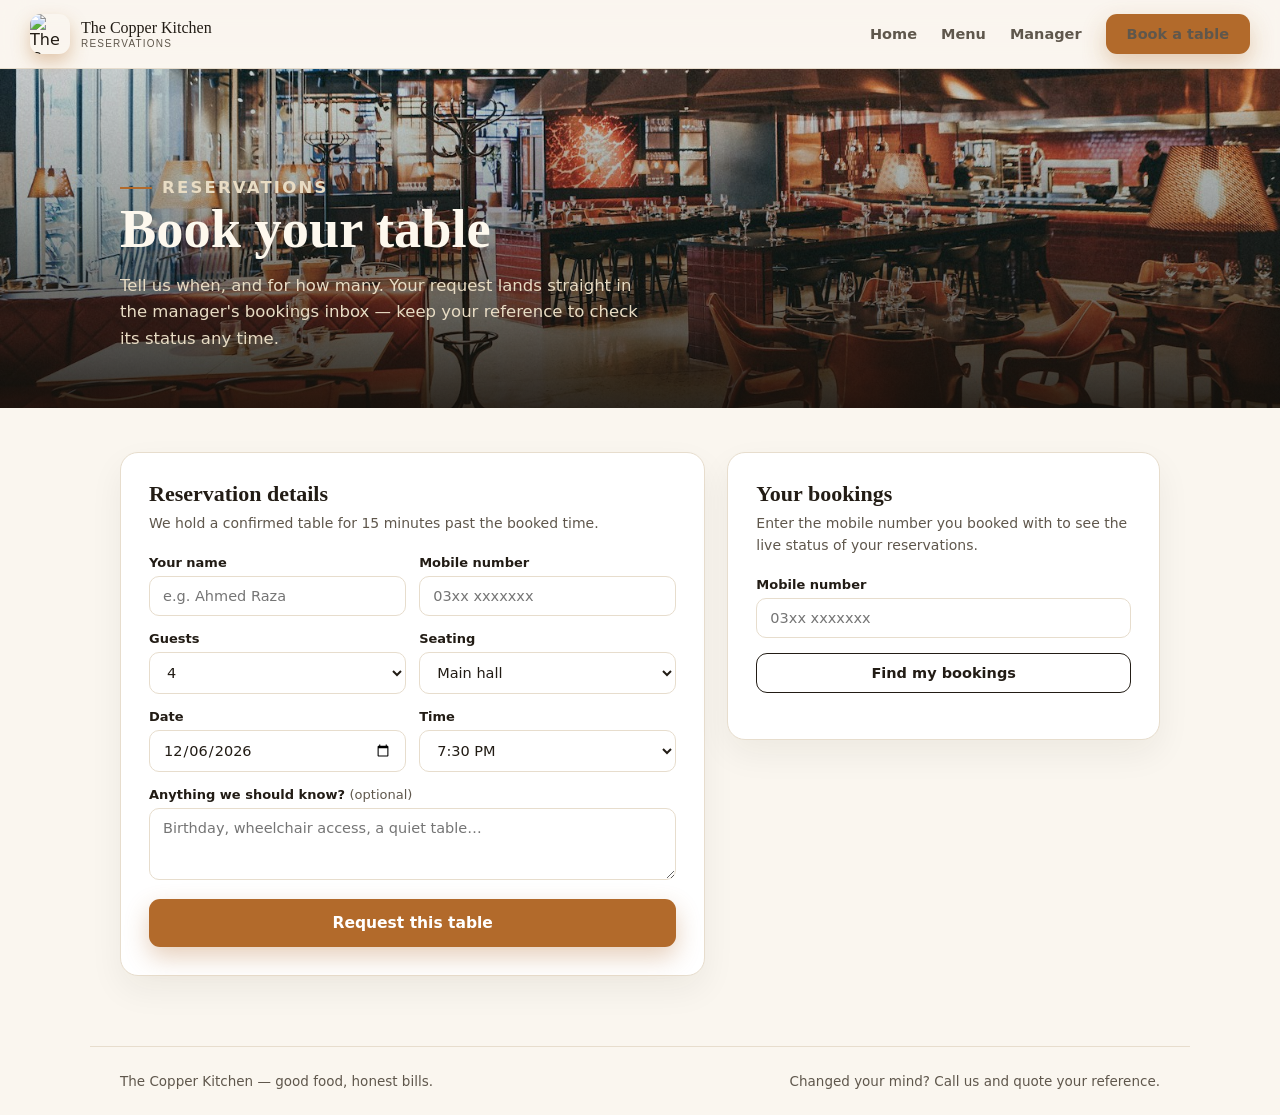
==== booking.html @ 12c4026e "Add shared store and the customer system — live guest menu and table booking pages" ====
<!DOCTYPE html>
<html lang="en">
<head>
<meta charset="UTF-8">
<meta name="viewport" content="width=device-width, initial-scale=1.0">
<link rel="icon" type="image/svg+xml" href="assets/logo.svg">
<title>Book a table — The Copper Kitchen</title>
<meta name="description" content="Reserve a table at The Copper Kitchen — pick your date, time and party size; the manager confirms from the live bookings inbox.">
<link rel="stylesheet" href="customer.css">
</head>
<body>

<header class="topbar">
  <a class="brand" href="index.html"><span class="brand-mark"><img src="assets/logo.svg" alt="The Copper Kitchen logo"></span><span class="brand-text">The Copper Kitchen<small>Reservations</small></span></a>
  <nav class="topnav">
    <a href="index.html">Home</a>
    <a href="menu.html">Menu</a>
    <a href="manager.html">Manager</a>
    <a class="btn btn-primary" href="booking.html">Book a table</a>
  </nav>
</header>

<section class="page-hero">
  <img class="bg" src="assets/hero-interior.jpg" alt="">
  <div class="shade"></div>
  <div class="page-hero-inner">
    <p class="eyebrow">Reservations</p>
    <h1>Book your table</h1>
    <p>Tell us when, and for how many. Your request lands straight in the manager's bookings inbox — keep your reference to check its status any time.</p>
  </div>
</section>

<main class="wrap">
  <div class="book-grid">
    <section class="panel" id="book-panel">
      <h2>Reservation details</h2>
      <p class="sub">We hold a confirmed table for 15 minutes past the booked time.</p>
      <div class="form-error" id="form-error"></div>
      <form id="book-form" novalidate>
        <div class="field-row">
          <div class="field"><label for="f-name">Your name</label><input id="f-name" type="text" placeholder="e.g. Ahmed Raza" autocomplete="name"></div>
          <div class="field"><label for="f-phone">Mobile number</label><input id="f-phone" type="tel" placeholder="03xx xxxxxxx" autocomplete="tel"></div>
        </div>
        <div class="field-row">
          <div class="field"><label for="f-guests">Guests</label>
            <select id="f-guests"><option>2</option><option>3</option><option selected>4</option><option>5</option><option>6</option><option>8</option><option>10</option><option>12</option></select></div>
          <div class="field"><label for="f-area">Seating</label>
            <select id="f-area"><option>Main hall</option><option>Family hall</option><option>Near the open kitchen</option><option>Quiet corner</option></select></div>
        </div>
        <div class="field-row">
          <div class="field"><label for="f-date">Date</label><input id="f-date" type="date"></div>
          <div class="field"><label for="f-time">Time</label>
            <select id="f-time">
              <option>12:30 PM</option><option>1:30 PM</option><option>3:00 PM</option>
              <option>6:00 PM</option><option selected>7:30 PM</option><option>8:30 PM</option>
              <option>9:30 PM</option><option>10:30 PM</option>
            </select></div>
        </div>
        <div class="field"><label for="f-notes">Anything we should know? <span style="color:var(--ink-soft);font-weight:400">(optional)</span></label>
          <textarea id="f-notes" rows="3" placeholder="Birthday, wheelchair access, a quiet table…"></textarea></div>
        <button class="btn btn-primary btn-lg" type="submit" style="width:100%;justify-content:center">Request this table</button>
      </form>
    </section>

    <aside class="panel">
      <h2>Your bookings</h2>
      <p class="sub">Enter the mobile number you booked with to see the live status of your reservations.</p>
      <div class="field"><label for="lookup-phone">Mobile number</label><input id="lookup-phone" type="tel" placeholder="03xx xxxxxxx"></div>
      <button class="btn btn-outline" id="lookup-btn" style="width:100%;justify-content:center">Find my bookings</button>
      <div id="lookup-results" style="margin-top:18px"></div>
    </aside>
  </div>
</main>

<footer class="footer">
  <span>The Copper Kitchen — good food, honest bills.</span>
  <span>Changed your mind? Call us and quote your reference.</span>
</footer>

<script src="store.js"></script>
<script src="booking.js"></script>
</body>
</html>
---- customer.css ----
/* The Copper Kitchen — customer pages (menu, booking)
   Warm, editorial, photo-led. Shares the brand with the landing page. */

:root {
  --ink: #221c15; --ink-soft: #5f574c; --paper: #faf6ef; --surface: #fff;
  --line: #e7ddcd; --copper: #b26a2b; --copper-dark: #93531f; --amber-bg: #f6e8d8;
  --green: #2e7d46; --ease: cubic-bezier(0.22, 1, 0.36, 1);
}
* { box-sizing: border-box; }
body { margin: 0; font-family: "Segoe UI", system-ui, -apple-system, Arial, sans-serif; background: var(--paper); color: var(--ink); -webkit-font-smoothing: antialiased; }
h1, h2, h3 { font-family: Georgia, "Times New Roman", serif; font-weight: 600; margin: 0; }
a { color: inherit; }

/* Top bar */
.topbar {
  position: sticky; top: 0; z-index: 50; display: flex; align-items: center; justify-content: space-between;
  gap: 18px; padding: 14px 30px; background: rgba(250,246,239,0.9); backdrop-filter: blur(12px);
  border-bottom: 1px solid var(--line);
}
.brand { display: flex; align-items: center; gap: 11px; text-decoration: none; }
.brand-mark { width: 40px; height: 40px; border-radius: 11px; overflow: hidden; box-shadow: 0 8px 18px rgba(178,106,43,0.35); }
.brand-mark img { width: 100%; height: 100%; display: block; }
.brand-text { font-family: Georgia, serif; font-size: 16px; line-height: 1.1; }
.brand-text small { display: block; font-size: 10px; letter-spacing: 1.2px; text-transform: uppercase; color: var(--ink-soft); margin-top: 2px; font-family: "Segoe UI", sans-serif; }
.topnav { display: flex; gap: 24px; align-items: center; }
.topnav a { text-decoration: none; font-size: 14.5px; font-weight: 600; color: var(--ink-soft); }
.topnav a:hover, .topnav a.is-here { color: var(--copper-dark); }
.btn { display: inline-flex; align-items: center; gap: 8px; border-radius: 11px; padding: 11px 20px; font-weight: 700; font-size: 14.5px; text-decoration: none; border: 1.5px solid transparent; cursor: pointer; transition: transform 0.2s var(--ease), background 0.25s, box-shadow 0.25s; font-family: inherit; }
.btn:active { transform: scale(0.97); }
.btn-primary { background: var(--copper); color: #fff; box-shadow: 0 10px 24px rgba(178,106,43,0.32); }
.btn-primary:hover { background: var(--copper-dark); transform: translateY(-2px); }
.btn-outline { border-color: var(--ink); background: transparent; color: var(--ink); }
.btn-outline:hover { background: var(--ink); color: #fff; }
.btn-lg { padding: 14px 26px; font-size: 15.5px; }

/* Page hero */
.page-hero { position: relative; overflow: hidden; }
.page-hero img.bg { position: absolute; inset: 0; width: 100%; height: 100%; object-fit: cover; }
.page-hero .shade { position: absolute; inset: 0; background: linear-gradient(to top, rgba(20,15,10,0.88), rgba(20,15,10,0.35) 60%, rgba(20,15,10,0.15)); }
.page-hero-inner { position: relative; max-width: 1100px; margin: 0 auto; padding: 92px 30px 56px; color: #fdf8ee; }
.page-hero h1 { font-size: clamp(2.2rem, 4.6vw, 3.4rem); line-height: 1.06; }
.page-hero p { color: #e8dcc4; font-size: 16.5px; line-height: 1.6; max-width: 540px; margin: 14px 0 0; }
.eyebrow { font-size: 12px; font-weight: 800; letter-spacing: 2.2px; text-transform: uppercase; color: #e0a05e; margin: 0 0 14px; display: inline-flex; align-items: center; gap: 10px; }
.eyebrow::before { content: ""; width: 32px; height: 2px; background: var(--copper); }

.wrap { max-width: 1100px; margin: 0 auto; padding: 44px 30px 70px; }

/* Category chips */
.chips { display: flex; gap: 9px; flex-wrap: wrap; margin-bottom: 30px; }
.chip { border: 1.5px solid var(--line); background: var(--surface); border-radius: 999px; padding: 9px 18px; font-size: 14px; font-weight: 700; cursor: pointer; font-family: inherit; color: var(--ink-soft); transition: all 0.2s var(--ease); }
.chip:hover { border-color: var(--copper); color: var(--copper-dark); transform: translateY(-1px); }
.chip.is-on { background: var(--copper); border-color: var(--copper); color: #fff; box-shadow: 0 8px 18px rgba(178,106,43,0.3); }

/* Dish cards */
.dish-grid { display: grid; grid-template-columns: repeat(2, 1fr); gap: 16px; }
.dish-card { background: var(--surface); border: 1px solid var(--line); border-radius: 16px; overflow: hidden; display: grid; grid-template-columns: 168px 1fr; transition: transform 0.3s var(--ease), box-shadow 0.3s; animation: rise 0.6s var(--ease) both; }
.dish-card:hover { transform: translateY(-4px); box-shadow: 0 20px 40px rgba(34,28,21,0.12); }
.dish-card .ph { min-height: 100%; }
.dish-card .ph img { width: 100%; height: 100%; object-fit: cover; display: block; transition: transform 0.6s var(--ease); }
.dish-card:hover .ph img { transform: scale(1.07); }
.dish-card .ph-fallback { height: 100%; min-height: 132px; display: grid; place-items: center; background: var(--amber-bg); font-family: Georgia, serif; font-size: 30px; color: var(--copper-dark); }
.dish-body { padding: 18px 20px; display: flex; flex-direction: column; gap: 6px; }
.dish-body h3 { font-size: 18px; }
.dish-cat { font-size: 11px; font-weight: 800; letter-spacing: 1.4px; text-transform: uppercase; color: var(--copper-dark); }
.dish-desc { color: var(--ink-soft); font-size: 13.8px; line-height: 1.55; margin: 0; flex: 1; }
.dish-price { font-family: Georgia, serif; font-size: 19px; }
@keyframes rise { from { opacity: 0; transform: translateY(16px); } to { opacity: 1; transform: none; } }

/* Booking layout */
.book-grid { display: grid; grid-template-columns: 1.15fr 0.85fr; gap: 22px; align-items: start; }
.panel { background: var(--surface); border: 1px solid var(--line); border-radius: 18px; padding: 28px; box-shadow: 0 14px 34px rgba(34,28,21,0.06); }
.panel h2 { font-size: 22px; margin-bottom: 6px; }
.panel .sub { color: var(--ink-soft); font-size: 14px; margin: 0 0 20px; line-height: 1.55; }
.field { margin-bottom: 15px; }
.field label { display: block; font-size: 13px; font-weight: 700; margin-bottom: 6px; }
.field input, .field select, .field textarea {
  width: 100%; border: 1.5px solid var(--line); border-radius: 10px; padding: 11px 13px;
  font-size: 14.5px; font-family: inherit; background: #fff; color: var(--ink);
  transition: border-color 0.2s, box-shadow 0.2s;
}
.field input:focus, .field select:focus, .field textarea:focus { outline: none; border-color: var(--copper); box-shadow: 0 0 0 4px rgba(178,106,43,0.14); }
.field-row { display: grid; grid-template-columns: 1fr 1fr; gap: 13px; }
.form-error { display: none; background: #fbeae7; border: 1px solid #efc4bd; color: #8c2f22; border-radius: 10px; padding: 11px 14px; font-size: 13.5px; margin-bottom: 15px; }
.form-error.show { display: block; }

.success { text-align: center; padding: 14px 6px; }
.success .tick { width: 62px; height: 62px; margin: 0 auto 16px; border-radius: 50%; background: var(--green); color: #fff; display: grid; place-items: center; font-size: 30px; }
.success .ref { font-family: Georgia, serif; font-size: 26px; color: var(--copper-dark); letter-spacing: 1px; }

.booking-row { border: 1px solid var(--line); border-radius: 12px; padding: 14px 16px; margin-bottom: 11px; background: #fff; }
.booking-row .line1 { display: flex; justify-content: space-between; gap: 10px; align-items: center; }
.booking-row .meta { color: var(--ink-soft); font-size: 13px; margin-top: 4px; line-height: 1.5; }
.status { font-size: 11px; font-weight: 800; letter-spacing: 0.8px; text-transform: uppercase; padding: 5px 11px; border-radius: 999px; white-space: nowrap; }
.status-pending { background: #fdf0d5; color: #8a6414; }
.status-confirmed { background: #e2f0e6; color: var(--green); }
.status-seated { background: #e3ecfd; color: #2b4f9e; }
.status-cancelled { background: #fbeae7; color: #8c2f22; }
.empty-note { color: var(--ink-soft); font-size: 14px; text-align: center; padding: 18px 0; }

.footer { border-top: 1px solid var(--line); padding: 26px 30px; max-width: 1100px; margin: 0 auto; display: flex; justify-content: space-between; gap: 16px; flex-wrap: wrap; color: var(--ink-soft); font-size: 13.5px; }
.footer a { color: var(--copper-dark); font-weight: 700; text-decoration: none; }

@media (max-width: 860px) {
  .dish-grid, .book-grid { grid-template-columns: 1fr; }
  .dish-card { grid-template-columns: 132px 1fr; }
  .topnav a:not(.btn) { display: none; }
}
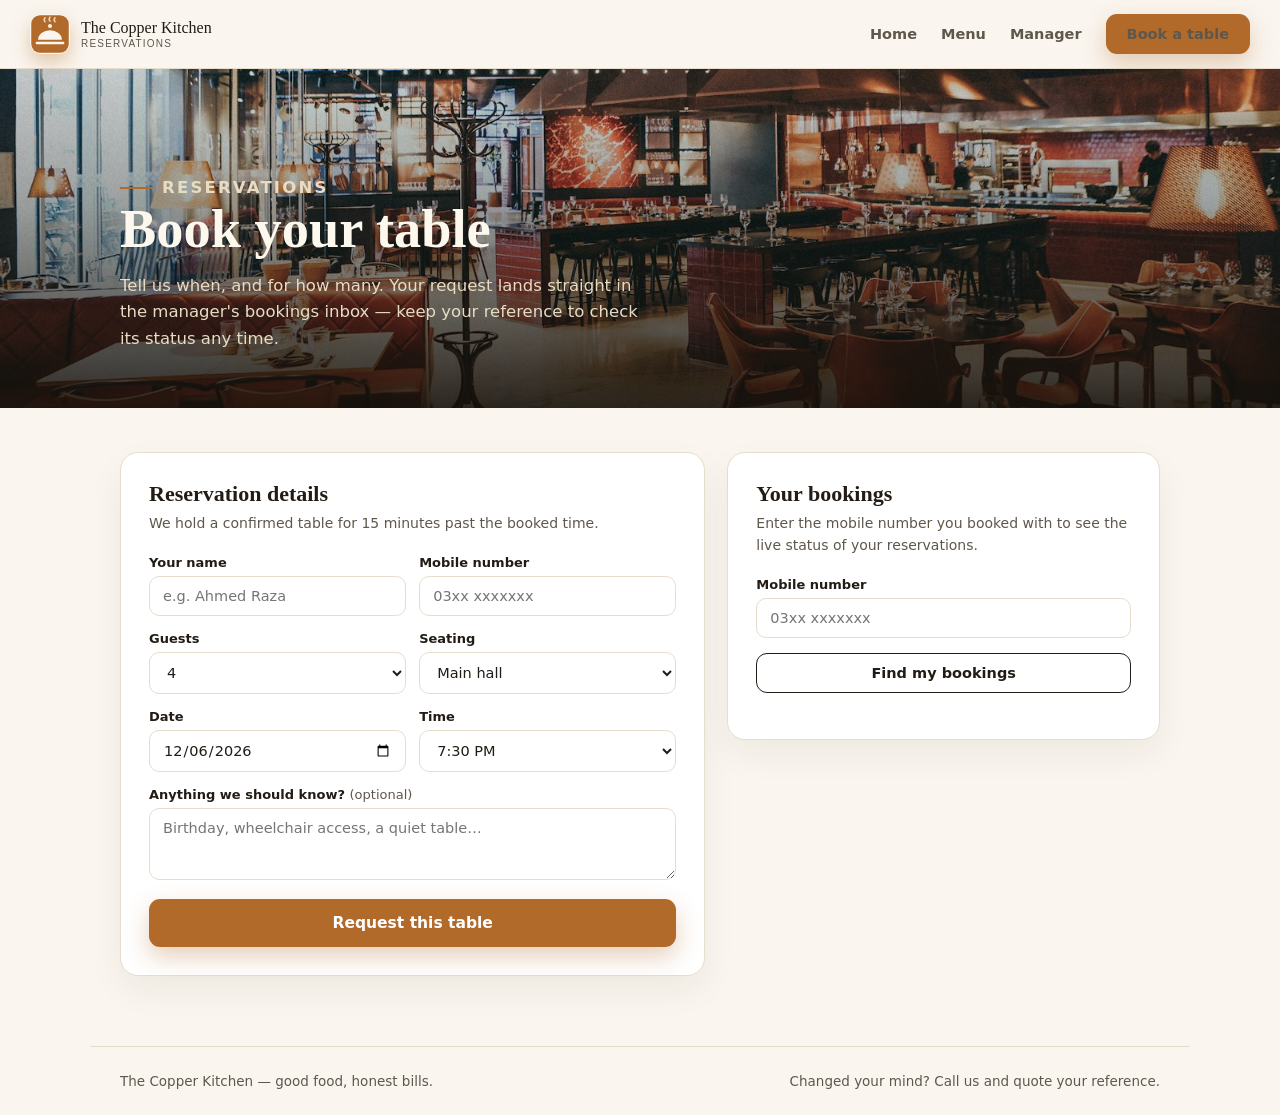
==== commit 7f3b39a7: "feat: staff role workspaces (manager, chef, waiter) linked by live kitchen tickets; cinematic landin" ====
--- a/booking.html
+++ b/booking.html
@@ -6,7 +6,7 @@
 <link rel="icon" type="image/svg+xml" href="assets/logo.svg">
 <title>Book a table — The Copper Kitchen</title>
 <meta name="description" content="Reserve a table at The Copper Kitchen — pick your date, time and party size; the manager confirms from the live bookings inbox.">
-<link rel="stylesheet" href="customer.css">
+<link rel="stylesheet" href="css/customer.css">
 </head>
 <body>
 
@@ -77,7 +77,7 @@
   <span>Changed your mind? Call us and quote your reference.</span>
 </footer>
 
-<script src="store.js"></script>
-<script src="booking.js"></script>
+<script src="js/store.js"></script>
+<script src="js/booking.js"></script>
 </body>
 </html>
--- a/css/customer.css
+++ b/css/customer.css
@@ -0,0 +1,107 @@
+/* The Copper Kitchen — customer pages (menu, booking)
+   Warm, editorial, photo-led. Shares the brand with the landing page. */
+
+:root {
+  --ink: #221c15; --ink-soft: #5f574c; --paper: #faf6ef; --surface: #fff;
+  --line: #e7ddcd; --copper: #b26a2b; --copper-dark: #93531f; --amber-bg: #f6e8d8;
+  --green: #2e7d46; --ease: cubic-bezier(0.22, 1, 0.36, 1);
+}
+* { box-sizing: border-box; }
+body { margin: 0; font-family: "Segoe UI", system-ui, -apple-system, Arial, sans-serif; background: var(--paper); color: var(--ink); -webkit-font-smoothing: antialiased; }
+h1, h2, h3 { font-family: Georgia, "Times New Roman", serif; font-weight: 600; margin: 0; }
+a { color: inherit; }
+
+/* Top bar */
+.topbar {
+  position: sticky; top: 0; z-index: 50; display: flex; align-items: center; justify-content: space-between;
+  gap: 18px; padding: 14px 30px; background: rgba(250,246,239,0.9); backdrop-filter: blur(12px);
+  border-bottom: 1px solid var(--line);
+}
+.brand { display: flex; align-items: center; gap: 11px; text-decoration: none; }
+.brand-mark { width: 40px; height: 40px; border-radius: 11px; overflow: hidden; box-shadow: 0 8px 18px rgba(178,106,43,0.35); }
+.brand-mark img { width: 100%; height: 100%; display: block; }
+.brand-text { font-family: Georgia, serif; font-size: 16px; line-height: 1.1; }
+.brand-text small { display: block; font-size: 10px; letter-spacing: 1.2px; text-transform: uppercase; color: var(--ink-soft); margin-top: 2px; font-family: "Segoe UI", sans-serif; }
+.topnav { display: flex; gap: 24px; align-items: center; }
+.topnav a { text-decoration: none; font-size: 14.5px; font-weight: 600; color: var(--ink-soft); }
+.topnav a:hover, .topnav a.is-here { color: var(--copper-dark); }
+.btn { display: inline-flex; align-items: center; gap: 8px; border-radius: 11px; padding: 11px 20px; font-weight: 700; font-size: 14.5px; text-decoration: none; border: 1.5px solid transparent; cursor: pointer; transition: transform 0.2s var(--ease), background 0.25s, box-shadow 0.25s; font-family: inherit; }
+.btn:active { transform: scale(0.97); }
+.btn-primary { background: var(--copper); color: #fff; box-shadow: 0 10px 24px rgba(178,106,43,0.32); }
+.btn-primary:hover { background: var(--copper-dark); transform: translateY(-2px); }
+.btn-outline { border-color: var(--ink); background: transparent; color: var(--ink); }
+.btn-outline:hover { background: var(--ink); color: #fff; }
+.btn-lg { padding: 14px 26px; font-size: 15.5px; }
+
+/* Page hero */
+.page-hero { position: relative; overflow: hidden; }
+.page-hero img.bg { position: absolute; inset: 0; width: 100%; height: 100%; object-fit: cover; }
+.page-hero .shade { position: absolute; inset: 0; background: linear-gradient(to top, rgba(20,15,10,0.88), rgba(20,15,10,0.35) 60%, rgba(20,15,10,0.15)); }
+.page-hero-inner { position: relative; max-width: 1100px; margin: 0 auto; padding: 92px 30px 56px; color: #fdf8ee; }
+.page-hero h1 { font-size: clamp(2.2rem, 4.6vw, 3.4rem); line-height: 1.06; }
+.page-hero p { color: #e8dcc4; font-size: 16.5px; line-height: 1.6; max-width: 540px; margin: 14px 0 0; }
+.eyebrow { font-size: 12px; font-weight: 800; letter-spacing: 2.2px; text-transform: uppercase; color: #e0a05e; margin: 0 0 14px; display: inline-flex; align-items: center; gap: 10px; }
+.eyebrow::before { content: ""; width: 32px; height: 2px; background: var(--copper); }
+
+.wrap { max-width: 1100px; margin: 0 auto; padding: 44px 30px 70px; }
+
+/* Category chips */
+.chips { display: flex; gap: 9px; flex-wrap: wrap; margin-bottom: 30px; }
+.chip { border: 1.5px solid var(--line); background: var(--surface); border-radius: 999px; padding: 9px 18px; font-size: 14px; font-weight: 700; cursor: pointer; font-family: inherit; color: var(--ink-soft); transition: all 0.2s var(--ease); }
+.chip:hover { border-color: var(--copper); color: var(--copper-dark); transform: translateY(-1px); }
+.chip.is-on { background: var(--copper); border-color: var(--copper); color: #fff; box-shadow: 0 8px 18px rgba(178,106,43,0.3); }
+
+/* Dish cards */
+.dish-grid { display: grid; grid-template-columns: repeat(2, 1fr); gap: 16px; }
+.dish-card { background: var(--surface); border: 1px solid var(--line); border-radius: 16px; overflow: hidden; display: grid; grid-template-columns: 168px 1fr; transition: transform 0.3s var(--ease), box-shadow 0.3s; animation: rise 0.6s var(--ease) both; }
+.dish-card:hover { transform: translateY(-4px); box-shadow: 0 20px 40px rgba(34,28,21,0.12); }
+.dish-card .ph { min-height: 100%; }
+.dish-card .ph img { width: 100%; height: 100%; object-fit: cover; display: block; transition: transform 0.6s var(--ease); }
+.dish-card:hover .ph img { transform: scale(1.07); }
+.dish-card .ph-fallback { height: 100%; min-height: 132px; display: grid; place-items: center; background: var(--amber-bg); font-family: Georgia, serif; font-size: 30px; color: var(--copper-dark); }
+.dish-body { padding: 18px 20px; display: flex; flex-direction: column; gap: 6px; }
+.dish-body h3 { font-size: 18px; }
+.dish-cat { font-size: 11px; font-weight: 800; letter-spacing: 1.4px; text-transform: uppercase; color: var(--copper-dark); }
+.dish-desc { color: var(--ink-soft); font-size: 13.8px; line-height: 1.55; margin: 0; flex: 1; }
+.dish-price { font-family: Georgia, serif; font-size: 19px; }
+@keyframes rise { from { opacity: 0; transform: translateY(16px); } to { opacity: 1; transform: none; } }
+
+/* Booking layout */
+.book-grid { display: grid; grid-template-columns: 1.15fr 0.85fr; gap: 22px; align-items: start; }
+.panel { background: var(--surface); border: 1px solid var(--line); border-radius: 18px; padding: 28px; box-shadow: 0 14px 34px rgba(34,28,21,0.06); }
+.panel h2 { font-size: 22px; margin-bottom: 6px; }
+.panel .sub { color: var(--ink-soft); font-size: 14px; margin: 0 0 20px; line-height: 1.55; }
+.field { margin-bottom: 15px; }
+.field label { display: block; font-size: 13px; font-weight: 700; margin-bottom: 6px; }
+.field input, .field select, .field textarea {
+  width: 100%; border: 1.5px solid var(--line); border-radius: 10px; padding: 11px 13px;
+  font-size: 14.5px; font-family: inherit; background: #fff; color: var(--ink);
+  transition: border-color 0.2s, box-shadow 0.2s;
+}
+.field input:focus, .field select:focus, .field textarea:focus { outline: none; border-color: var(--copper); box-shadow: 0 0 0 4px rgba(178,106,43,0.14); }
+.field-row { display: grid; grid-template-columns: 1fr 1fr; gap: 13px; }
+.form-error { display: none; background: #fbeae7; border: 1px solid #efc4bd; color: #8c2f22; border-radius: 10px; padding: 11px 14px; font-size: 13.5px; margin-bottom: 15px; }
+.form-error.show { display: block; }
+
+.success { text-align: center; padding: 14px 6px; }
+.success .tick { width: 62px; height: 62px; margin: 0 auto 16px; border-radius: 50%; background: var(--green); color: #fff; display: grid; place-items: center; font-size: 30px; }
+.success .ref { font-family: Georgia, serif; font-size: 26px; color: var(--copper-dark); letter-spacing: 1px; }
+
+.booking-row { border: 1px solid var(--line); border-radius: 12px; padding: 14px 16px; margin-bottom: 11px; background: #fff; }
+.booking-row .line1 { display: flex; justify-content: space-between; gap: 10px; align-items: center; }
+.booking-row .meta { color: var(--ink-soft); font-size: 13px; margin-top: 4px; line-height: 1.5; }
+.status { font-size: 11px; font-weight: 800; letter-spacing: 0.8px; text-transform: uppercase; padding: 5px 11px; border-radius: 999px; white-space: nowrap; }
+.status-pending { background: #fdf0d5; color: #8a6414; }
+.status-confirmed { background: #e2f0e6; color: var(--green); }
+.status-seated { background: #e3ecfd; color: #2b4f9e; }
+.status-cancelled { background: #fbeae7; color: #8c2f22; }
+.empty-note { color: var(--ink-soft); font-size: 14px; text-align: center; padding: 18px 0; }
+
+.footer { border-top: 1px solid var(--line); padding: 26px 30px; max-width: 1100px; margin: 0 auto; display: flex; justify-content: space-between; gap: 16px; flex-wrap: wrap; color: var(--ink-soft); font-size: 13.5px; }
+.footer a { color: var(--copper-dark); font-weight: 700; text-decoration: none; }
+
+@media (max-width: 860px) {
+  .dish-grid, .book-grid { grid-template-columns: 1fr; }
+  .dish-card { grid-template-columns: 132px 1fr; }
+  .topnav a:not(.btn) { display: none; }
+}
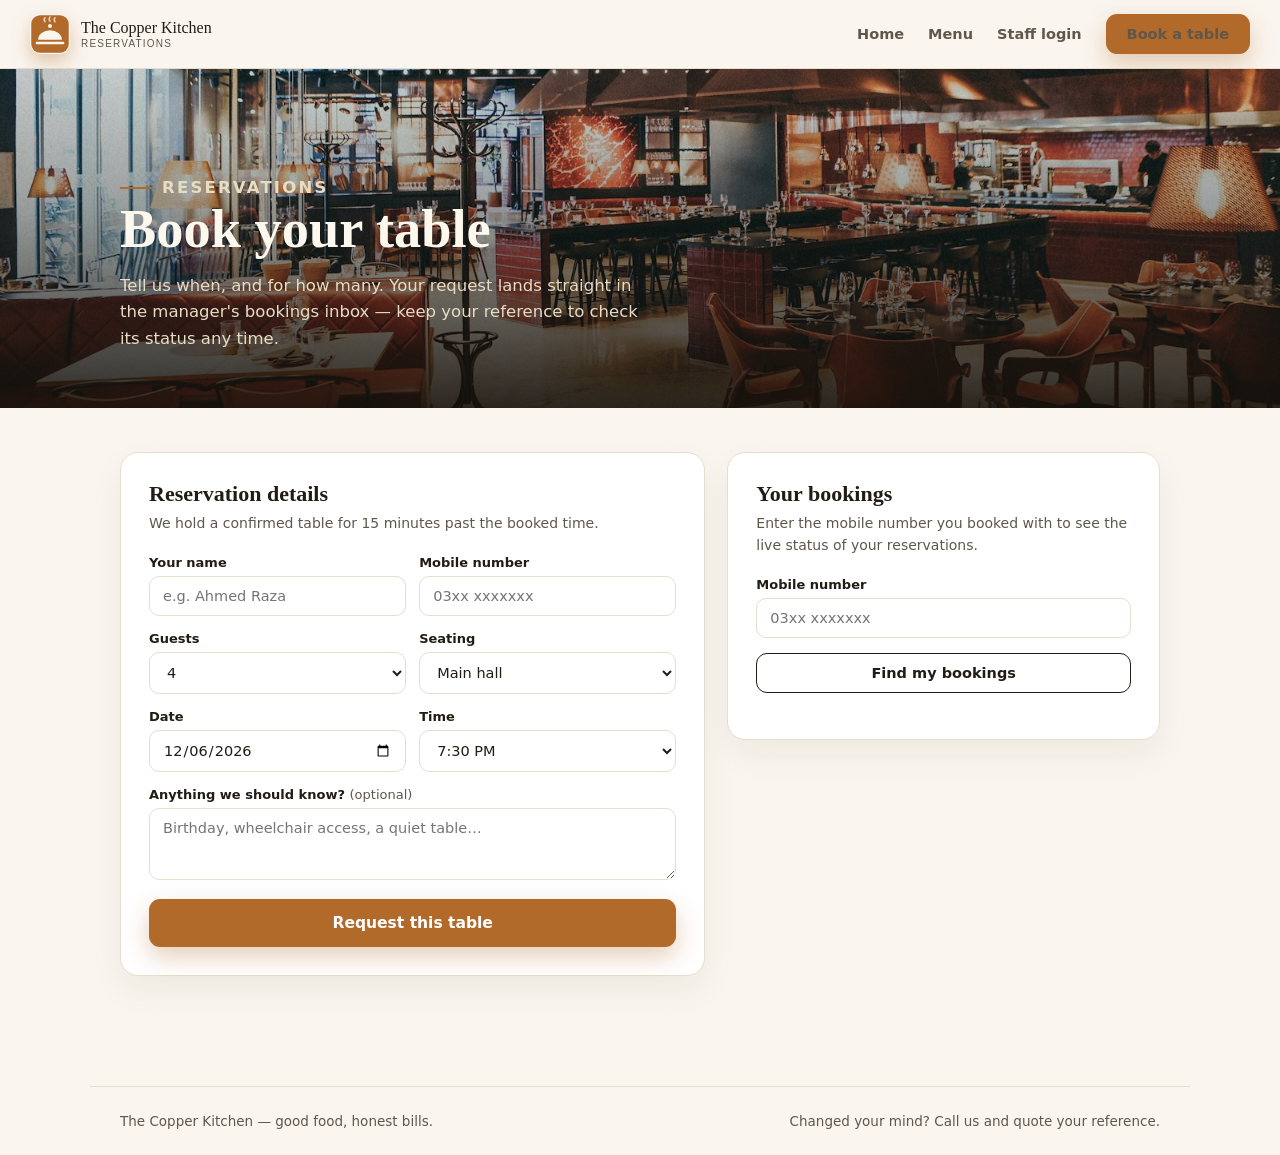
==== commit 9cff0a0b: "feat: guest online ordering — cart, dine-in/takeaway checkout, waiter inbox, kitchen flow, phone tra" ====
--- a/booking.html
+++ b/booking.html
@@ -15,7 +15,7 @@
   <nav class="topnav">
     <a href="index.html">Home</a>
     <a href="menu.html">Menu</a>
-    <a href="manager.html">Manager</a>
+    <a href="login.html">Staff login</a>
     <a class="btn btn-primary" href="booking.html">Book a table</a>
   </nav>
 </header>
--- a/css/customer.css
+++ b/css/customer.css
@@ -105,3 +105,72 @@
   .dish-card { grid-template-columns: 132px 1fr; }
   .topnav a:not(.btn) { display: none; }
 }
+
+/* ---------- Online ordering ---------- */
+.dish-foot { display: flex; align-items: center; justify-content: space-between; gap: 10px; margin-top: 6px; }
+.add-btn {
+  background: var(--copper); color: #fff; border: none; cursor: pointer;
+  font-family: inherit; font-weight: 800; font-size: 13.5px;
+  border-radius: 999px; padding: 8px 16px; transition: all 0.2s var(--ease);
+  box-shadow: 0 8px 16px rgba(178,106,43,0.28);
+}
+.add-btn:hover { background: var(--copper-dark); transform: translateY(-1px); }
+.add-btn:active { transform: scale(0.96); }
+.qty-mini {
+  display: inline-flex; align-items: center; gap: 2px;
+  border: 1.5px solid var(--copper); border-radius: 999px; padding: 2px;
+  background: #fff;
+}
+.qty-mini button {
+  width: 26px; height: 26px; border-radius: 50%; border: none; cursor: pointer;
+  background: var(--amber-bg); color: var(--copper-dark); font-size: 16px; font-weight: 800;
+  display: grid; place-items: center; line-height: 1;
+}
+.qty-mini button:hover { background: var(--copper); color: #fff; }
+.qty-mini span { min-width: 22px; text-align: center; font-weight: 800; font-size: 14px; }
+
+.cart-bar {
+  position: fixed; left: 50%; transform: translateX(-50%); bottom: 18px; z-index: 60;
+  display: flex; align-items: center; gap: 18px;
+  background: var(--ink); color: #fdf8ee; border: none; cursor: pointer;
+  border-radius: 999px; padding: 13px 22px; font-family: inherit; font-size: 14.5px; font-weight: 700;
+  box-shadow: 0 20px 44px rgba(20,15,10,0.4);
+  animation: cartIn 0.4s var(--ease);
+}
+@keyframes cartIn { from { opacity: 0; transform: translate(-50%, 14px); } to { opacity: 1; transform: translate(-50%, 0); } }
+.cart-bar-total { font-family: Georgia, serif; font-size: 17px; color: #e0a05e; }
+.cart-bar-cta { color: #e0a05e; }
+
+.order-panel { margin-top: 26px; }
+.cart-line {
+  display: grid; grid-template-columns: 1fr auto auto; gap: 14px; align-items: center;
+  padding: 10px 0; border-bottom: 1px solid var(--line);
+}
+.cart-line .cl-name { font-weight: 600; font-size: 14.5px; }
+.cart-line .cl-total { font-weight: 700; white-space: nowrap; }
+.cart-totals { padding: 14px 0 4px; max-width: 340px; margin-left: auto; }
+.cart-totals div { display: flex; justify-content: space-between; padding: 4px 0; font-size: 14.5px; color: var(--ink-soft); }
+.cart-totals .grand { font-size: 17px; font-weight: 800; color: var(--ink); border-top: 1.5px solid var(--line); margin-top: 6px; padding-top: 9px; }
+.type-toggle { display: flex; gap: 9px; }
+.form-error {
+  background: #fbeae7; color: #b3372a; border: 1px solid #efc4bd;
+  border-radius: 10px; padding: 10px 13px; font-size: 13.5px; font-weight: 600;
+}
+.track-row { display: flex; gap: 10px; }
+.track-row input {
+  flex: 1; padding: 12px 14px; font-size: 15px; font-family: inherit;
+  border: 1.5px solid var(--line); border-radius: 11px; background: var(--surface);
+}
+.track-row input:focus { outline: none; border-color: var(--copper); box-shadow: 0 0 0 4px rgba(178,106,43,0.14); }
+.track-order { border: 1px solid var(--line); border-radius: 13px; padding: 15px 17px; margin-top: 13px; background: #fffdf9; }
+.track-head { display: flex; justify-content: space-between; align-items: center; gap: 10px; margin-bottom: 6px; }
+.track-order p { margin: 3px 0; font-size: 14px; }
+.track-meta { color: var(--ink-soft); font-size: 13px !important; }
+.status-chip { font-size: 11px; font-weight: 800; letter-spacing: 0.6px; text-transform: uppercase; padding: 4px 10px; border-radius: 999px; white-space: nowrap; }
+.st-placed { background: #fdf0d5; color: #8a6414; }
+.st-kitchen { background: #fbeae7; color: #b3372a; }
+.st-ready { background: #2e7d46; color: #fff; }
+.st-done { background: #e7f3ea; color: #2e7d46; }
+.st-cancelled { background: #eee7da; color: #5f574c; }
+body { padding-bottom: 0; }
+main.wrap { padding-bottom: 110px; }
